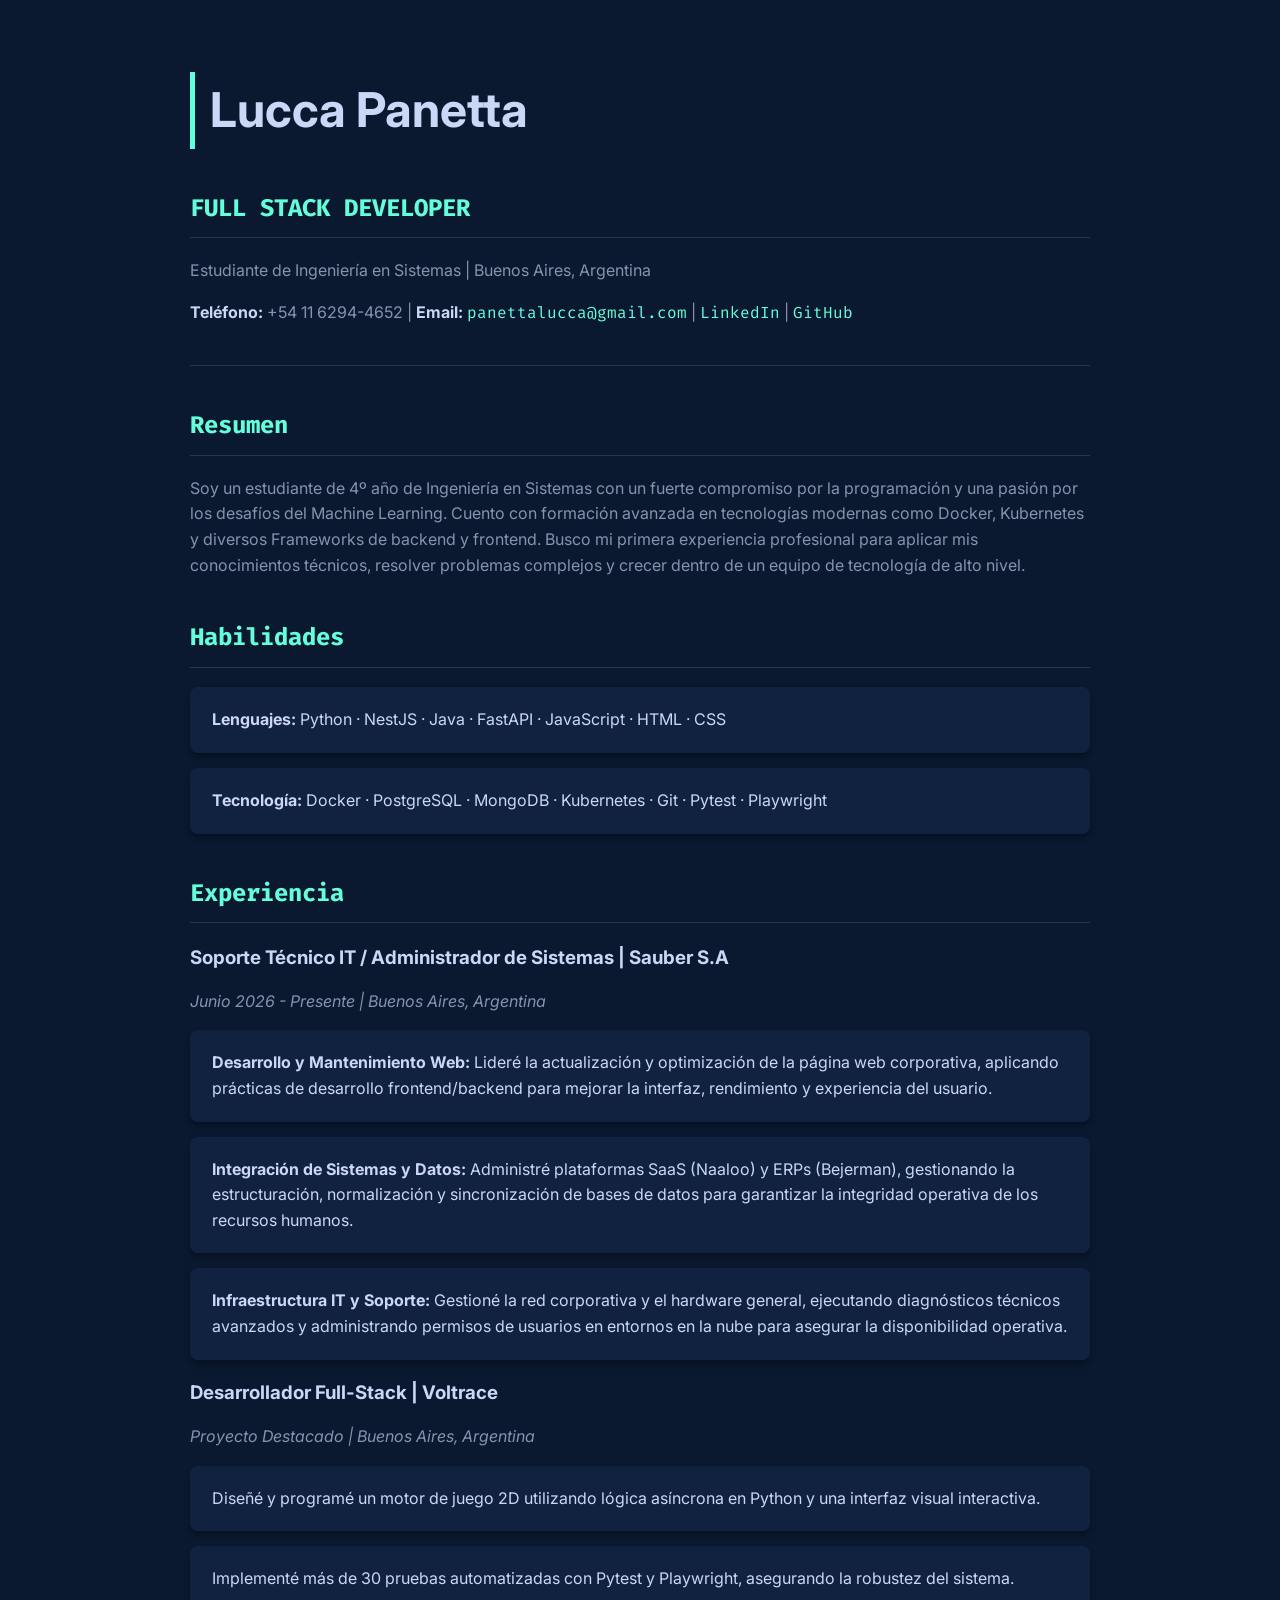
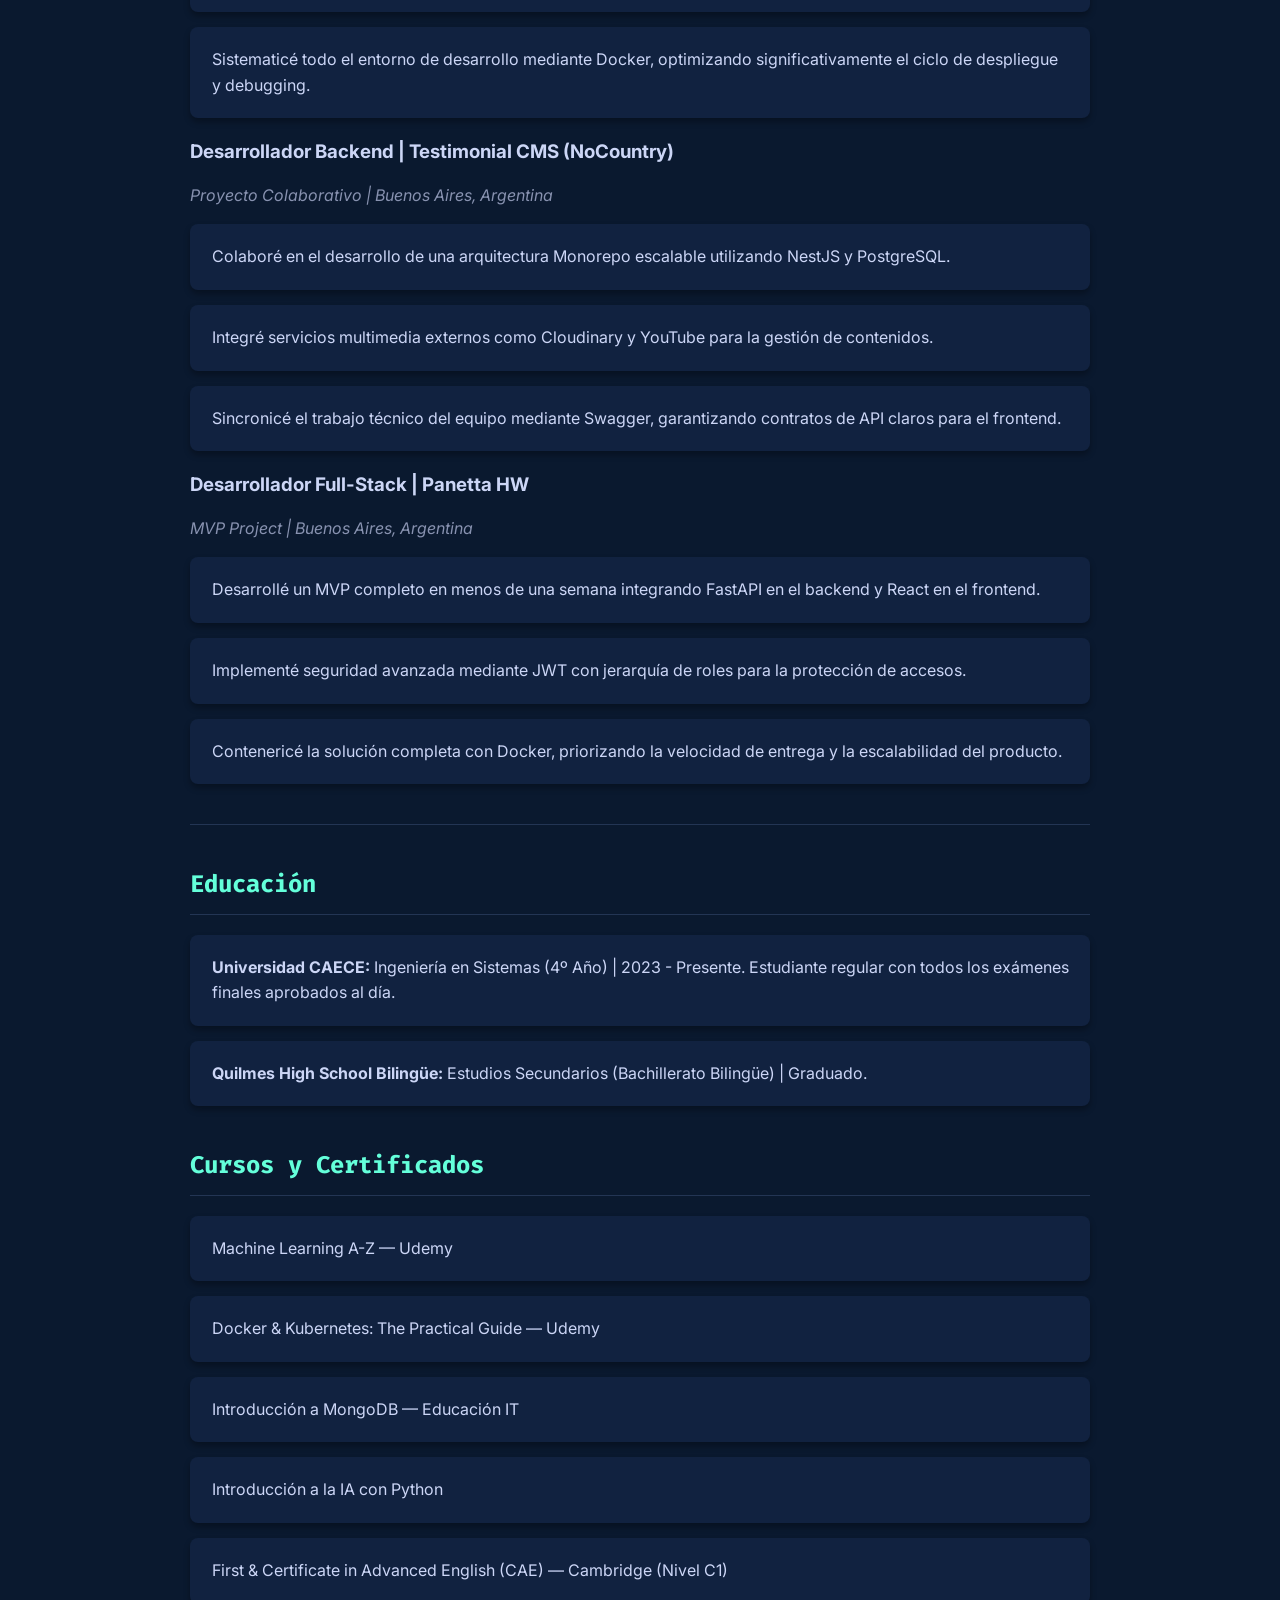
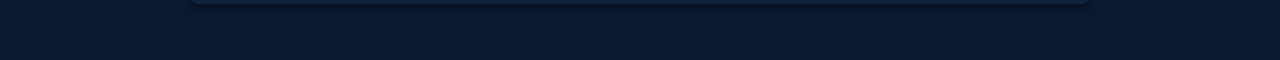
==== index.html @ 3731f8ad "Creacion del repo" ====
<!DOCTYPE html>
<html lang="es">
<head>
    <meta charset="UTF-8">
    <title>CV - Lucca Panetta</title>
    <link rel="stylesheet" href="estilos_cv.css">
</head>
<body>
    <h1>Lucca Panetta</h1>
    <h2>FULL STACK DEVELOPER</h2>
    <p>Estudiante de Ingeniería en Sistemas | Buenos Aires, Argentina</p>
    
    <p>
        <strong>Teléfono:</strong> +54 11 6294-4652 | 
        <strong>Email:</strong> <a href="mailto:panettalucca@gmail.com">panettalucca@gmail.com</a> |
        <a href="#">LinkedIn</a> | 
        <a href="#">GitHub</a>
    </p>

    <hr>

    <h2>Resumen</h2>
    <p>
        Soy un estudiante de 4º año de Ingeniería en Sistemas con un fuerte compromiso por la programación y una pasión por los desafíos del Machine Learning. Cuento con formación avanzada en tecnologías modernas como Docker, Kubernetes y diversos Frameworks de backend y frontend. Busco mi primera experiencia profesional para aplicar mis conocimientos técnicos, resolver problemas complejos y crecer dentro de un equipo de tecnología de alto nivel.
    </p>

    <h2>Habilidades</h2>
    <ul>
        <li><strong>Lenguajes:</strong> Python · NestJS · Java · FastAPI · JavaScript · HTML · CSS</li>
        <li><strong>Tecnología:</strong> Docker · PostgreSQL · MongoDB · Kubernetes · Git · Pytest · Playwright</li>
    </ul>

    <h2>Experiencia</h2>
    
    <h3>Soporte Técnico IT / Administrador de Sistemas | Sauber S.A</h3>
    <p><em>Junio 2026 - Presente | Buenos Aires, Argentina</em></p>
    <ul>
        <li><strong>Desarrollo y Mantenimiento Web:</strong> Lideré la actualización y optimización de la página web corporativa, aplicando prácticas de desarrollo frontend/backend para mejorar la interfaz, rendimiento y experiencia del usuario.</li>
        <li><strong>Integración de Sistemas y Datos:</strong> Administré plataformas SaaS (Naaloo) y ERPs (Bejerman), gestionando la estructuración, normalización y sincronización de bases de datos para garantizar la integridad operativa de los recursos humanos.</li>
        <li><strong>Infraestructura IT y Soporte:</strong> Gestioné la red corporativa y el hardware general, ejecutando diagnósticos técnicos avanzados y administrando permisos de usuarios en entornos en la nube para asegurar la disponibilidad operativa.</li>
    </ul>

    <h3>Desarrollador Full-Stack | Voltrace</h3>
    <p><em>Proyecto Destacado | Buenos Aires, Argentina</em></p>
    <ul>
        <li>Diseñé y programé un motor de juego 2D utilizando lógica asíncrona en Python y una interfaz visual interactiva.</li>
        <li>Implementé más de 30 pruebas automatizadas con Pytest y Playwright, asegurando la robustez del sistema.</li>
        <li>Sistematicé todo el entorno de desarrollo mediante Docker, optimizando significativamente el ciclo de despliegue y debugging.</li>
    </ul>

    <h3>Desarrollador Backend | Testimonial CMS (NoCountry)</h3>
    <p><em>Proyecto Colaborativo | Buenos Aires, Argentina</em></p>
    <ul>
        <li>Colaboré en el desarrollo de una arquitectura Monorepo escalable utilizando NestJS y PostgreSQL.</li>
        <li>Integré servicios multimedia externos como Cloudinary y YouTube para la gestión de contenidos.</li>
        <li>Sincronicé el trabajo técnico del equipo mediante Swagger, garantizando contratos de API claros para el frontend.</li>
    </ul>

    <h3>Desarrollador Full-Stack | Panetta HW</h3>
    <p><em>MVP Project | Buenos Aires, Argentina</em></p>
    <ul>
        <li>Desarrollé un MVP completo en menos de una semana integrando FastAPI en el backend y React en el frontend.</li>
        <li>Implementé seguridad avanzada mediante JWT con jerarquía de roles para la protección de accesos.</li>
        <li>Contenericé la solución completa con Docker, priorizando la velocidad de entrega y la escalabilidad del producto.</li>
    </ul>

    <hr>

    <h2>Educación</h2>
    <ul>
        <li><strong>Universidad CAECE:</strong> Ingeniería en Sistemas (4º Año) | 2023 - Presente. Estudiante regular con todos los exámenes finales aprobados al día.</li>
        <li><strong>Quilmes High School Bilingüe:</strong> Estudios Secundarios (Bachillerato Bilingüe) | Graduado.</li>
    </ul>

    <h2>Cursos y Certificados</h2>
    <ul>
        <li>Machine Learning A-Z — Udemy</li>
        <li>Docker & Kubernetes: The Practical Guide — Udemy</li>
        <li>Introducción a MongoDB — Educación IT</li>
        <li>Introducción a la IA con Python</li>
        <li>First & Certificate in Advanced English (CAE) — Cambridge (Nivel C1)</li>
    </ul>

</body>
</html>
---- estilos_cv.css ----
@import url('https://fonts.googleapis.com/css2?family=Fira+Code:wght@400;700&family=Inter:wght@300;400;700&display=swap');

:root {
    --bg-main: #0a192f;        /* Azul oscuro tipo terminal */
    --bg-card: #112240;        /* Azul levemente más claro para cajas */
    --text-main: #ccd6f6;      /* Gris claro para texto principal */
    --text-sec: #8892b0;       /* Gris apagado para descripciones */
    --neon-cyan: #64ffda;      /* Color de acento estilo "hacker/tech" */
}

body {
    font-family: 'Inter', sans-serif;
    background-color: var(--bg-main);
    color: var(--text-main);
    line-height: 1.6;
    max-width: 900px;
    margin: 0 auto;
    padding: 40px 20px;
}

h1 {
    font-size: 3em;
    color: var(--text-main);
    margin-bottom: 5px;
    border-left: 5px solid var(--neon-cyan);
    padding-left: 15px;
}

h2 {
    font-family: 'Fira Code', monospace;
    font-size: 1.5em;
    color: var(--neon-cyan);
    margin-top: 40px;
    border-bottom: 1px solid #233554;
    padding-bottom: 10px;
}

h3 {
    color: var(--text-main);
    margin-bottom: 5px;
}

p {
    color: var(--text-sec);
}

a {
    color: var(--neon-cyan);
    text-decoration: none;
    position: relative;
    transition: all 0.3s ease;
    font-family: 'Fira Code', monospace;
}

a:hover {
    text-shadow: 0 0 8px rgba(100, 255, 218, 0.5);
    background-color: rgba(100, 255, 218, 0.1);
    border-radius: 4px;
}

ul {
    list-style-type: none;
    padding: 0;
}

li {
    background-color: var(--bg-card);
    margin-bottom: 15px;
    padding: 20px;
    border-radius: 8px;
    box-shadow: 0 4px 6px rgba(0,0,0,0.3);
    transition: transform 0.3s ease;
    border-left: 2px solid transparent;
}

li:hover {
    transform: translateY(-5px);
    border-left: 2px solid var(--neon-cyan);
}

strong {
    color: var(--text-main);
    font-weight: 700;
}

hr {
    border: 0;
    height: 1px;
    background: #233554;
    margin: 40px 0;
}
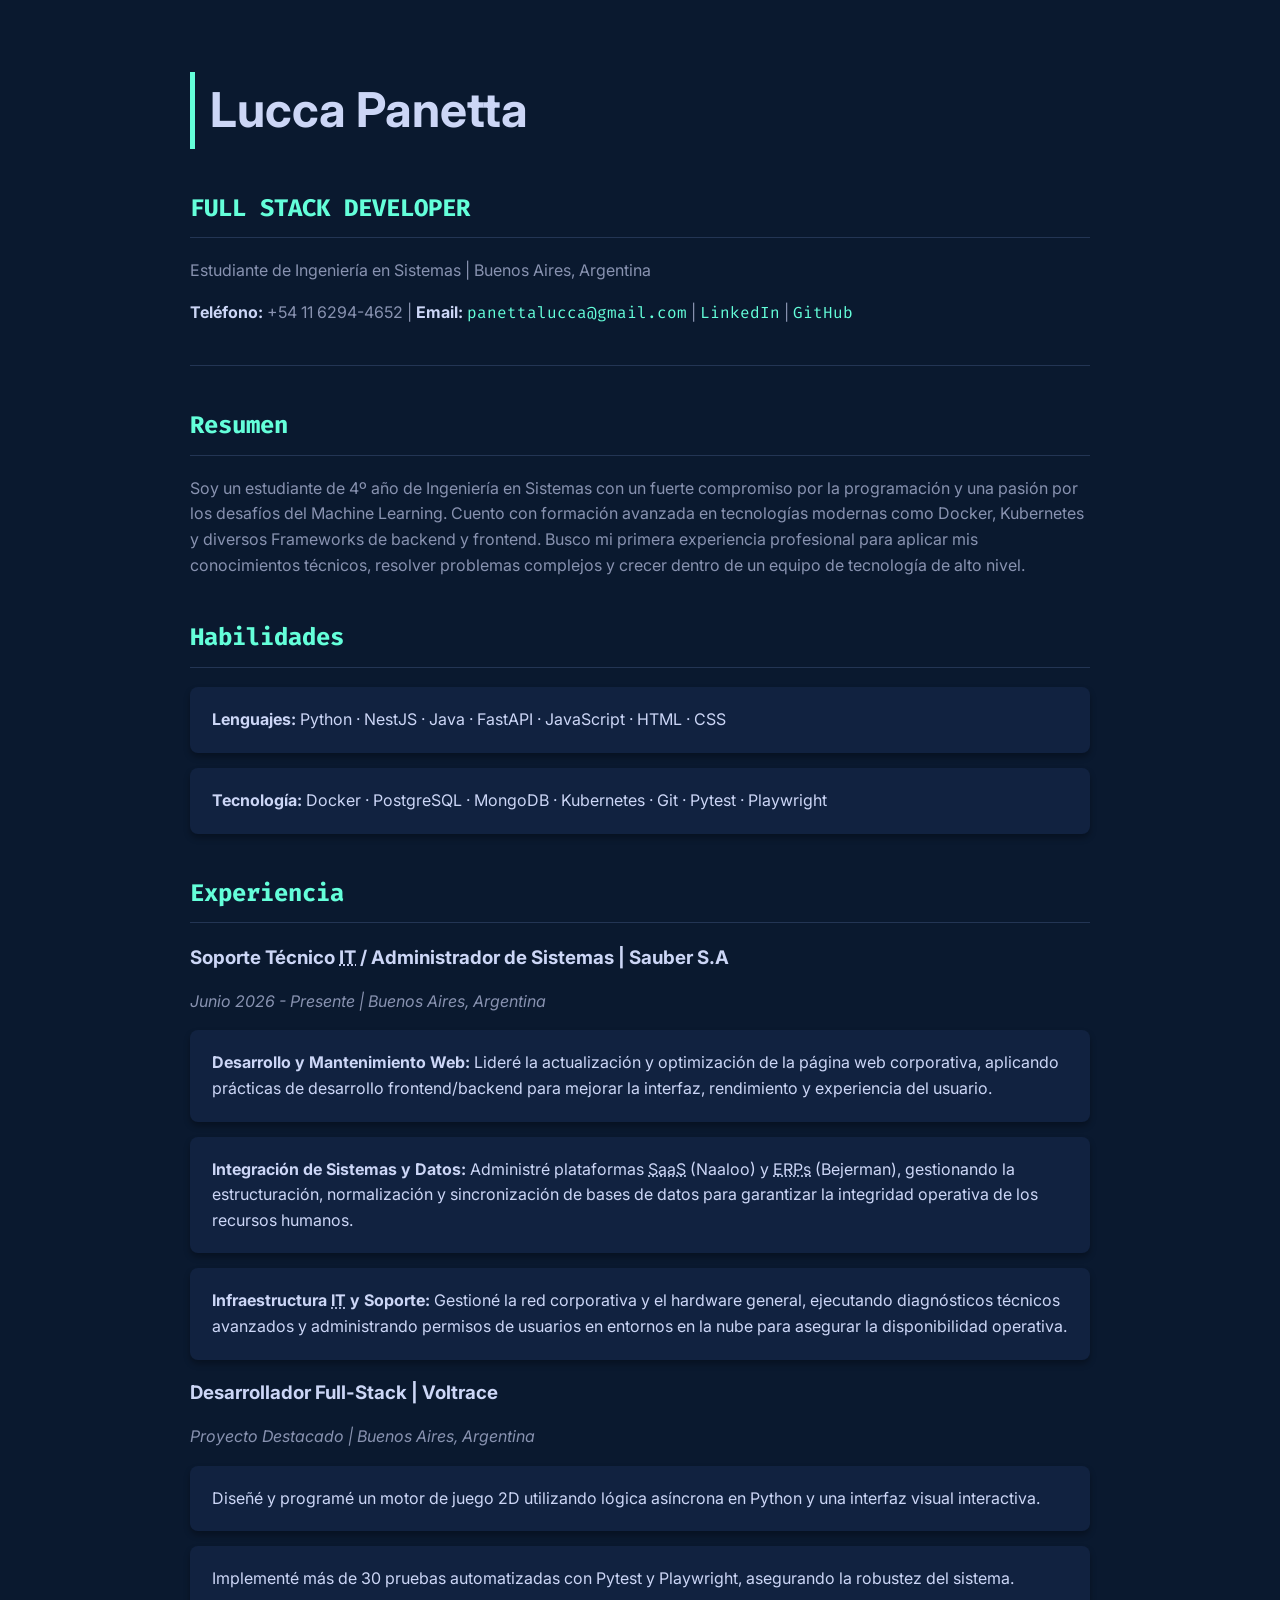
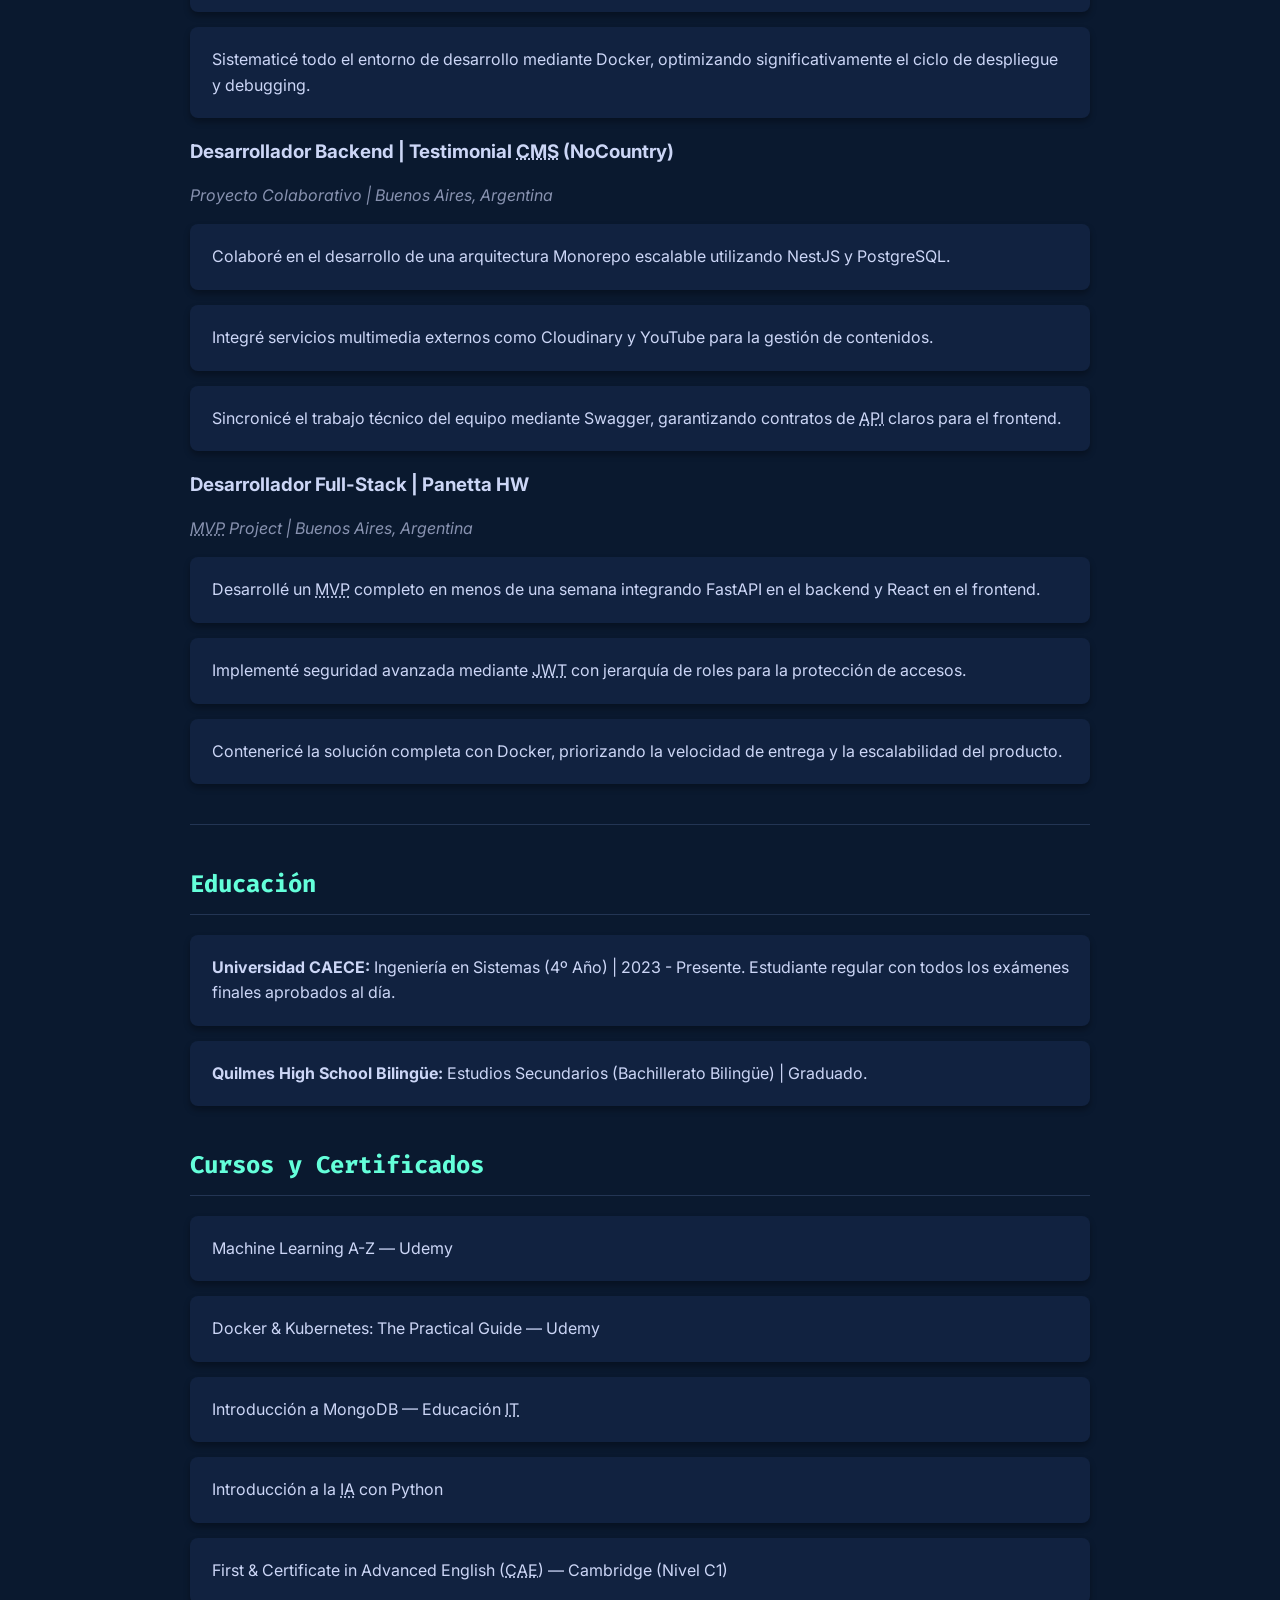
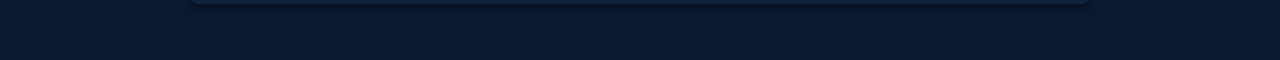
==== commit e4b1cbba: "Add files via upload Cambios para entrega 5" ====
--- a/index.html
+++ b/index.html
@@ -6,80 +6,93 @@
     <link rel="stylesheet" href="estilos_cv.css">
 </head>
 <body>
-    <h1>Lucca Panetta</h1>
-    <h2>FULL STACK DEVELOPER</h2>
-    <p>Estudiante de Ingeniería en Sistemas | Buenos Aires, Argentina</p>
-    
-    <p>
-        <strong>Teléfono:</strong> +54 11 6294-4652 | 
-        <strong>Email:</strong> <a href="mailto:panettalucca@gmail.com">panettalucca@gmail.com</a> |
-        <a href="#">LinkedIn</a> | 
-        <a href="#">GitHub</a>
-    </p>
+    <header>
+        <h1>Lucca Panetta</h1>
+        <h2>FULL STACK DEVELOPER</h2>
+        <p>Estudiante de Ingeniería en Sistemas | Buenos Aires, Argentina</p>
+        
+        <p>
+            <strong>Teléfono:</strong> +54 11 6294-4652 | 
+            <strong>Email:</strong> <a href="mailto:panettalucca@gmail.com" title="Enviar correo electrónico a Lucca">panettalucca@gmail.com</a> |
+            <a href="#" title="Visitar perfil de LinkedIn">LinkedIn</a> | 
+            <a href="#" title="Visitar perfil de GitHub">GitHub</a>
+        </p>
+    </header>
 
     <hr>
 
-    <h2>Resumen</h2>
-    <p>
-        Soy un estudiante de 4º año de Ingeniería en Sistemas con un fuerte compromiso por la programación y una pasión por los desafíos del Machine Learning. Cuento con formación avanzada en tecnologías modernas como Docker, Kubernetes y diversos Frameworks de backend y frontend. Busco mi primera experiencia profesional para aplicar mis conocimientos técnicos, resolver problemas complejos y crecer dentro de un equipo de tecnología de alto nivel.
-    </p>
+    <main>
+        <section>
+            <h2>Resumen</h2>
+            <p>
+                Soy un estudiante de 4º año de Ingeniería en Sistemas con un fuerte compromiso por la programación y una pasión por los desafíos del <span lang="en">Machine Learning</span>. Cuento con formación avanzada en tecnologías modernas como Docker, Kubernetes y diversos <span lang="en">Frameworks</span> de backend y frontend. Busco mi primera experiencia profesional para aplicar mis conocimientos técnicos, resolver problemas complejos y crecer dentro de un equipo de tecnología de alto nivel.
+            </p>
+        </section>
 
-    <h2>Habilidades</h2>
-    <ul>
-        <li><strong>Lenguajes:</strong> Python · NestJS · Java · FastAPI · JavaScript · HTML · CSS</li>
-        <li><strong>Tecnología:</strong> Docker · PostgreSQL · MongoDB · Kubernetes · Git · Pytest · Playwright</li>
-    </ul>
+        <section>
+            <h2>Habilidades</h2>
+            <ul>
+                <li><strong>Lenguajes:</strong> Python · NestJS · Java · FastAPI · JavaScript · HTML · CSS</li>
+                <li><strong>Tecnología:</strong> Docker · PostgreSQL · MongoDB · Kubernetes · Git · Pytest · Playwright</li>
+            </ul>
+        </section>
 
-    <h2>Experiencia</h2>
-    
-    <h3>Soporte Técnico IT / Administrador de Sistemas | Sauber S.A</h3>
-    <p><em>Junio 2026 - Presente | Buenos Aires, Argentina</em></p>
-    <ul>
-        <li><strong>Desarrollo y Mantenimiento Web:</strong> Lideré la actualización y optimización de la página web corporativa, aplicando prácticas de desarrollo frontend/backend para mejorar la interfaz, rendimiento y experiencia del usuario.</li>
-        <li><strong>Integración de Sistemas y Datos:</strong> Administré plataformas SaaS (Naaloo) y ERPs (Bejerman), gestionando la estructuración, normalización y sincronización de bases de datos para garantizar la integridad operativa de los recursos humanos.</li>
-        <li><strong>Infraestructura IT y Soporte:</strong> Gestioné la red corporativa y el hardware general, ejecutando diagnósticos técnicos avanzados y administrando permisos de usuarios en entornos en la nube para asegurar la disponibilidad operativa.</li>
-    </ul>
+        <section>
+            <h2>Experiencia</h2>
+            
+            <h3>Soporte Técnico <abbr title="Information Technology">IT</abbr> / Administrador de Sistemas | Sauber S.A</h3>
+            <p><em>Junio 2026 - Presente | Buenos Aires, Argentina</em></p>
+            <ul>
+                <li><strong>Desarrollo y Mantenimiento Web:</strong> Lideré la actualización y optimización de la página web corporativa, aplicando prácticas de desarrollo frontend/backend para mejorar la interfaz, rendimiento y experiencia del usuario.</li>
+                <li><strong>Integración de Sistemas y Datos:</strong> Administré plataformas <abbr title="Software as a Service">SaaS</abbr> (Naaloo) y <abbr title="Enterprise Resource Planning">ERPs</abbr> (Bejerman), gestionando la estructuración, normalización y sincronización de bases de datos para garantizar la integridad operativa de los recursos humanos.</li>
+                <li><strong>Infraestructura <abbr title="Information Technology">IT</abbr> y Soporte:</strong> Gestioné la red corporativa y el hardware general, ejecutando diagnósticos técnicos avanzados y administrando permisos de usuarios en entornos en la nube para asegurar la disponibilidad operativa.</li>
+            </ul>
 
-    <h3>Desarrollador Full-Stack | Voltrace</h3>
-    <p><em>Proyecto Destacado | Buenos Aires, Argentina</em></p>
-    <ul>
-        <li>Diseñé y programé un motor de juego 2D utilizando lógica asíncrona en Python y una interfaz visual interactiva.</li>
-        <li>Implementé más de 30 pruebas automatizadas con Pytest y Playwright, asegurando la robustez del sistema.</li>
-        <li>Sistematicé todo el entorno de desarrollo mediante Docker, optimizando significativamente el ciclo de despliegue y debugging.</li>
-    </ul>
+            <h3>Desarrollador Full-Stack | Voltrace</h3>
+            <p><em>Proyecto Destacado | Buenos Aires, Argentina</em></p>
+            <ul>
+                <li>Diseñé y programé un motor de juego 2D utilizando lógica asíncrona en Python y una interfaz visual interactiva.</li>
+                <li>Implementé más de 30 pruebas automatizadas con Pytest y Playwright, asegurando la robustez del sistema.</li>
+                <li>Sistematicé todo el entorno de desarrollo mediante Docker, optimizando significativamente el ciclo de despliegue y <span lang="en">debugging</span>.</li>
+            </ul>
 
-    <h3>Desarrollador Backend | Testimonial CMS (NoCountry)</h3>
-    <p><em>Proyecto Colaborativo | Buenos Aires, Argentina</em></p>
-    <ul>
-        <li>Colaboré en el desarrollo de una arquitectura Monorepo escalable utilizando NestJS y PostgreSQL.</li>
-        <li>Integré servicios multimedia externos como Cloudinary y YouTube para la gestión de contenidos.</li>
-        <li>Sincronicé el trabajo técnico del equipo mediante Swagger, garantizando contratos de API claros para el frontend.</li>
-    </ul>
+            <h3>Desarrollador Backend | Testimonial <abbr title="Content Management System">CMS</abbr> (NoCountry)</h3>
+            <p><em>Proyecto Colaborativo | Buenos Aires, Argentina</em></p>
+            <ul>
+                <li>Colaboré en el desarrollo de una arquitectura Monorepo escalable utilizando NestJS y PostgreSQL.</li>
+                <li>Integré servicios multimedia externos como Cloudinary y YouTube para la gestión de contenidos.</li>
+                <li>Sincronicé el trabajo técnico del equipo mediante Swagger, garantizando contratos de <abbr title="Application Programming Interface">API</abbr> claros para el frontend.</li>
+            </ul>
 
-    <h3>Desarrollador Full-Stack | Panetta HW</h3>
-    <p><em>MVP Project | Buenos Aires, Argentina</em></p>
-    <ul>
-        <li>Desarrollé un MVP completo en menos de una semana integrando FastAPI en el backend y React en el frontend.</li>
-        <li>Implementé seguridad avanzada mediante JWT con jerarquía de roles para la protección de accesos.</li>
-        <li>Contenericé la solución completa con Docker, priorizando la velocidad de entrega y la escalabilidad del producto.</li>
-    </ul>
+            <h3>Desarrollador Full-Stack | Panetta HW</h3>
+            <p><em><abbr title="Minimum Viable Product">MVP</abbr> Project | Buenos Aires, Argentina</em></p>
+            <ul>
+                <li>Desarrollé un <abbr title="Minimum Viable Product">MVP</abbr> completo en menos de una semana integrando FastAPI en el backend y React en el frontend.</li>
+                <li>Implementé seguridad avanzada mediante <abbr title="JSON Web Token">JWT</abbr> con jerarquía de roles para la protección de accesos.</li>
+                <li>Contenericé la solución completa con Docker, priorizando la velocidad de entrega y la escalabilidad del producto.</li>
+            </ul>
+        </section>
 
-    <hr>
+        <hr>
 
-    <h2>Educación</h2>
-    <ul>
-        <li><strong>Universidad CAECE:</strong> Ingeniería en Sistemas (4º Año) | 2023 - Presente. Estudiante regular con todos los exámenes finales aprobados al día.</li>
-        <li><strong>Quilmes High School Bilingüe:</strong> Estudios Secundarios (Bachillerato Bilingüe) | Graduado.</li>
-    </ul>
+        <section>
+            <h2>Educación</h2>
+            <ul>
+                <li><strong>Universidad CAECE:</strong> Ingeniería en Sistemas (4º Año) | 2023 - Presente. Estudiante regular con todos los exámenes finales aprobados al día.</li>
+                <li><strong>Quilmes High School Bilingüe:</strong> Estudios Secundarios (Bachillerato Bilingüe) | Graduado.</li>
+            </ul>
+        </section>
 
-    <h2>Cursos y Certificados</h2>
-    <ul>
-        <li>Machine Learning A-Z — Udemy</li>
-        <li>Docker & Kubernetes: The Practical Guide — Udemy</li>
-        <li>Introducción a MongoDB — Educación IT</li>
-        <li>Introducción a la IA con Python</li>
-        <li>First & Certificate in Advanced English (CAE) — Cambridge (Nivel C1)</li>
-    </ul>
-
+        <section>
+            <h2>Cursos y Certificados</h2>
+            <ul>
+                <li><span lang="en">Machine Learning A-Z</span> — Udemy</li>
+                <li>Docker & Kubernetes: The Practical Guide — Udemy</li>
+                <li>Introducción a MongoDB — Educación <abbr title="Information Technology">IT</abbr></li>
+                <li>Introducción a la <abbr title="Inteligencia Artificial">IA</abbr> con Python</li>
+                <li>First & Certificate in Advanced English (<abbr title="Certificate in Advanced English">CAE</abbr>) — Cambridge (Nivel C1)</li>
+            </ul>
+        </section>
+    </main>
 </body>
 </html>
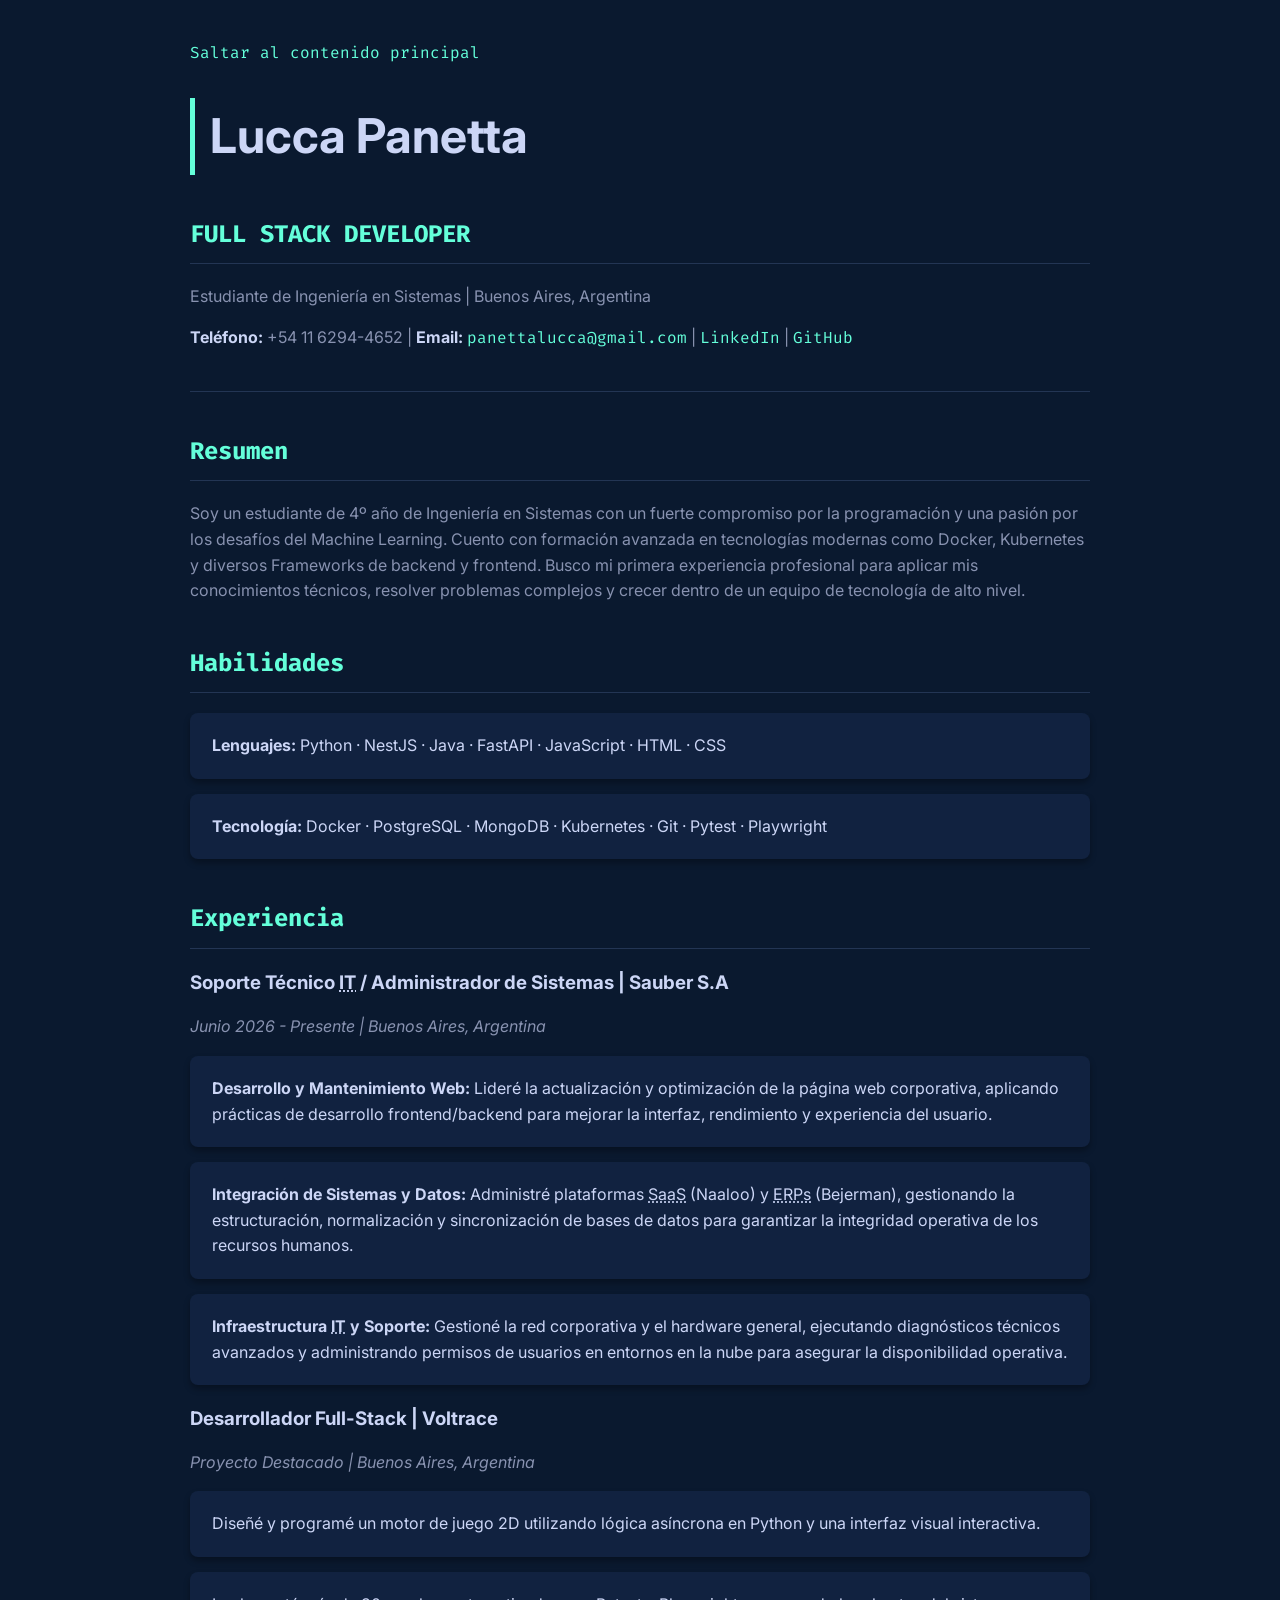
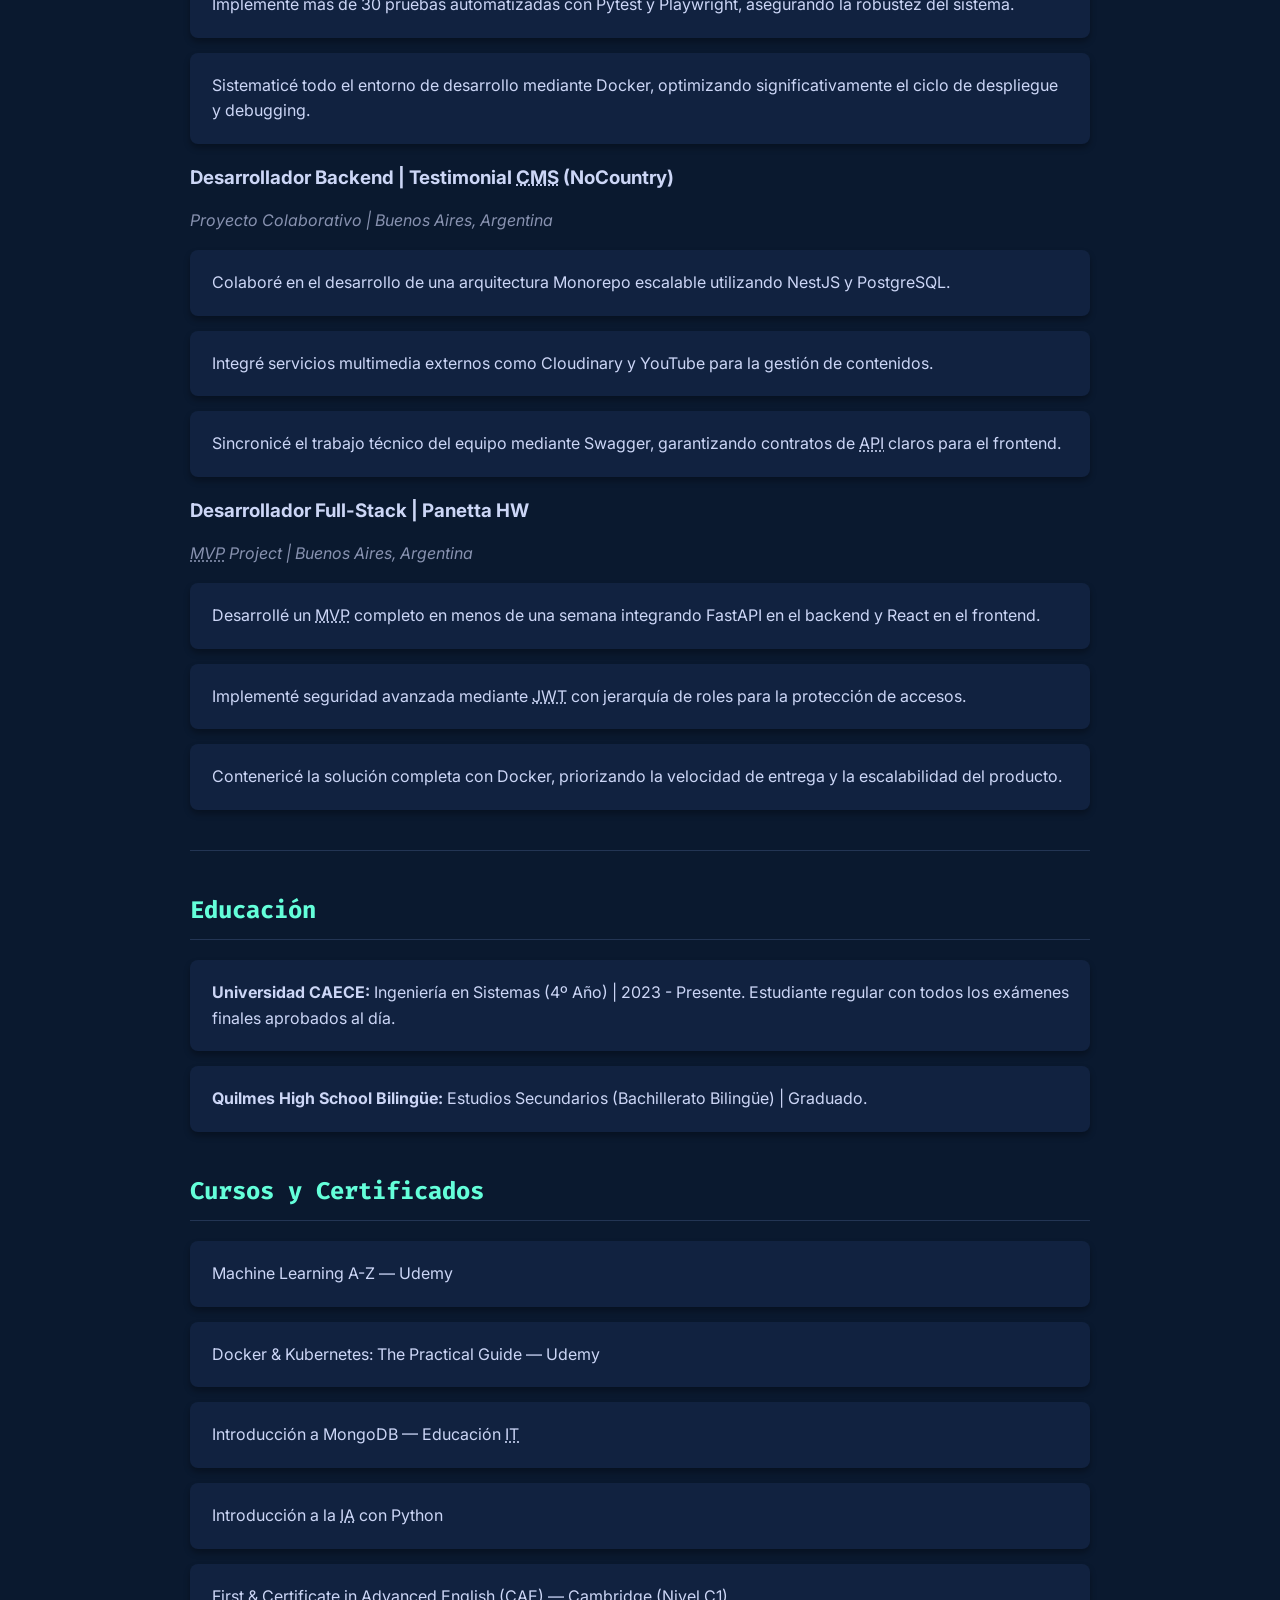
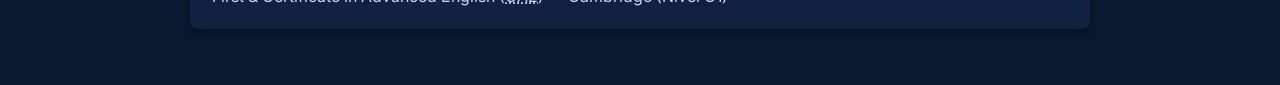
==== commit 76fe5d82: "Add files via upload Cambios" ====
--- a/index.html
+++ b/index.html
@@ -6,6 +6,9 @@
     <link rel="stylesheet" href="estilos_cv.css">
 </head>
 <body>
+    <!-- Enlace obligatorio para cumplimentar pauta G1 / G123 de salto de bloques -->
+    <a href="#contenido-principal" title="Saltar al contenido principal de la página">Saltar al contenido principal</a>
+
     <header>
         <h1>Lucca Panetta</h1>
         <h2>FULL STACK DEVELOPER</h2>
@@ -21,7 +24,7 @@
 
     <hr>
 
-    <main>
+    <main id="contenido-principal">
         <section>
             <h2>Resumen</h2>
             <p>
